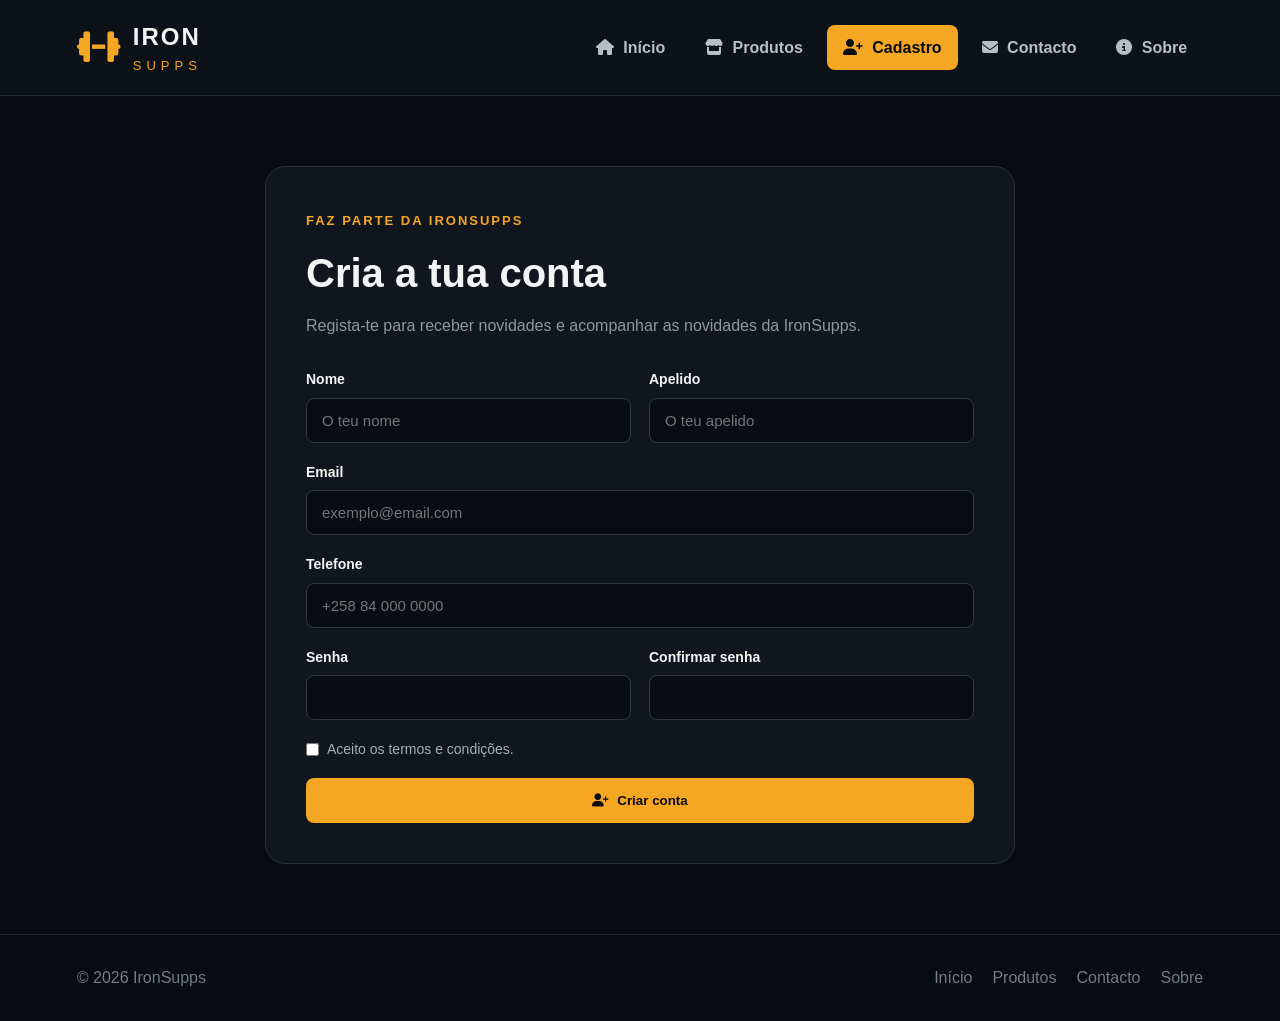
==== cadastro.html @ e513ccf4 "Add files via upload" ====
<!DOCTYPE html>
<html lang="pt">

<head>

    <meta charset="UTF-8">
    <meta name="viewport" content="width=device-width, initial-scale=1.0">

    <title>Cadastro | IronSupps</title>

    <link rel="stylesheet"
          href="https://cdnjs.cloudflare.com/ajax/libs/font-awesome/6.5.2/css/all.min.css">

    <link rel="stylesheet" href="projecto.css">

</head>

<body>


<header class="header">

    <a href="index.html" class="logo">

        <i class="fa-solid fa-dumbbell"></i>

        <div>
            <span class="logo-main">IRON</span>
            <span class="logo-sub">SUPPS</span>
        </div>

    </a>


    <nav class="navbar">

        <a href="index.html" class="nav-btn">
            <i class="fa-solid fa-house"></i>
            Início
        </a>

        <a href="produtos.html" class="nav-btn">
            <i class="fa-solid fa-store"></i>
            Produtos
        </a>

        <a href="cadastro.html" class="nav-btn active">
            <i class="fa-solid fa-user-plus"></i>
            Cadastro
        </a>

        <a href="contacto.html" class="nav-btn">
            <i class="fa-solid fa-envelope"></i>
            Contacto
        </a>

        <a href="sobre.html" class="nav-btn">
            <i class="fa-solid fa-circle-info"></i>
            Sobre
        </a>

    </nav>

</header>


<main>

    <section class="form-section">

        <div class="form-intro">

            <span class="section-label">
                FAZ PARTE DA IRONSUPPS
            </span>

            <h1>
                Cria a tua conta
            </h1>

            <p>
                Regista-te para receber novidades e acompanhar
                as novidades da IronSupps.
            </p>

        </div>


        <form class="form">

            <div class="form-row">

                <div class="input-group">

                    <label>Nome</label>

                    <input
                        type="text"
                        required
                        placeholder="O teu nome">

                </div>


                <div class="input-group">

                    <label>Apelido</label>

                    <input
                        type="text"
                        required
                        placeholder="O teu apelido">

                </div>

            </div>


            <div class="input-group">

                <label>Email</label>

                <input
                    type="email"
                    required
                    placeholder="exemplo@email.com">

            </div>


            <div class="input-group">

                <label>Telefone</label>

                <input
                    type="tel"
                    required
                    placeholder="+258 84 000 0000">

            </div>


            <div class="form-row">

                <div class="input-group">

                    <label>Senha</label>

                    <input
                        type="password"
                        required
                        minlength="6">

                </div>


                <div class="input-group">

                    <label>Confirmar senha</label>

                    <input
                        type="password"
                        required
                        minlength="6">

                </div>

            </div>


            <label class="checkbox">

                <input type="checkbox" required>

                Aceito os termos e condições.

            </label>


            <button type="submit"
                    class="btn-primary full">

                <i class="fa-solid fa-user-plus"></i>

                Criar conta

            </button>

        </form>

    </section>

</main>


<footer class="footer">

    <div>© 2026 IronSupps</div>

    <div class="footer-links">

        <a href="index .html">Início</a>
        <a href="produtos.html">Produtos</a>
        <a href="contacto.html">Contacto</a>
        <a href="sobre.html">Sobre</a>

    </div>

</footer>

</body>
</html>
---- projecto.css ----
* {
    margin: 0;
    padding: 0;
    box-sizing: border-box;
}

html {
    scroll-behavior: smooth;
}

body {
    font-family: Arial, Helvetica, sans-serif;
    background: #080b10;
    color: #f4f4f4;
    line-height: 1.6;
}

a {
    text-decoration: none;
    color: inherit;
}



.header {
    width: 100%;
    min-height: 90px;

    display: flex;
    align-items: center;
    justify-content: space-between;

    padding: 18px 6%;

    background: #0d1118;

    border-bottom: 1px solid #242a33;

    position: sticky;
    top: 0;
    z-index: 1000;
}



.logo {
    display: flex;
    align-items: center;
    gap: 12px;
}

.logo i {
    font-size: 35px;
    color: #f5a623;
}

.logo-main {
    display: block;

    font-size: 24px;
    font-weight: 900;

    letter-spacing: 2px;
}

.logo-sub {
    display: block;

    font-size: 13px;

    letter-spacing: 5px;

    color: #f5a623;
}



.navbar {
    display: flex;

    gap: 8px;
}

.nav-btn {
    padding: 10px 16px;

    border-radius: 8px;

    color: #b8bec8;

    font-weight: 600;

    transition: 0.3s;
}

.nav-btn i {
    margin-right: 5px;
}

.nav-btn:hover,
.nav-btn.active {
    background: #f5a623;

    color: #080b10;
}



main {
    width: 90%;

    max-width: 1250px;

    margin: auto;

    padding: 70px 0;
}



.hero {
    min-height: 600px;

    display: grid;

    grid-template-columns: 1fr 1fr;

    align-items: center;

    gap: 50px;

    padding: 50px;

    border-radius: 25px;

    background:
        radial-gradient(
            circle at top right,
            rgba(245, 166, 35, 0.15),
            transparent 40%
        ),
        #11161e;
}

.hero-label,
.section-label {
    color: #f5a623;

    font-size: 13px;

    font-weight: 800;

    letter-spacing: 2px;
}

.hero h1 {
    font-size: 65px;

    line-height: 1;

    margin: 20px 0;
}

.hero h1 span {
    display: block;

    color: #f5a623;
}

.hero p {
    max-width: 560px;

    color: #aeb5c0;

    font-size: 18px;

    margin-bottom: 30px;
}

.hero-buttons {
    display: flex;

    gap: 15px;

    flex-wrap: wrap;
}



.btn-primary,
.btn-secondary {
    display: inline-flex;

    align-items: center;

    justify-content: center;

    gap: 8px;

    padding: 13px 25px;

    border-radius: 8px;

    font-weight: 700;

    cursor: pointer;

    transition: 0.3s;
}

.btn-primary {
    background: #f5a623;

    color: #080b10;

    border: 2px solid #f5a623;
}

.btn-primary:hover {
    background: #ffbd4a;

    transform: translateY(-3px);
}

.btn-secondary {
    border: 2px solid #39414d;

    color: white;
}

.btn-secondary:hover {
    border-color: #f5a623;

    color: #f5a623;
}

.full {
    width: 100%;
}



.hero-image {
    width: 100%;

    height: 430px;

    display: flex;

    align-items: center;

    justify-content: center;

    background: #0a0e14;

    border: 2px dashed #3b424d;

    border-radius: 20px;

    overflow: hidden;
}

.hero-image img {
    width: 100%;

    height: 100%;

    display: block;

    object-fit: cover;

    object-position: center;

    border-radius: 18px;
}



.benefits {
    display: grid;

    grid-template-columns: repeat(4, 1fr);

    gap: 20px;

    margin: 35px 0 70px;
}

.benefit {
    display: flex;

    gap: 15px;

    align-items: center;

    padding: 22px;

    background: #11161e;

    border: 1px solid #242b35;

    border-radius: 15px;
}

.benefit i {
    font-size: 27px;

    color: #f5a623;
}

.benefit h3 {
    font-size: 16px;
}

.benefit p {
    color: #8e96a3;

    font-size: 13px;
}



.section-header {
    display: flex;

    justify-content: space-between;

    align-items: end;

    margin-bottom: 30px;
}

.section-header h2,
.page-title h1 {
    font-size: 40px;

    margin-top: 5px;
}

.view-all {
    color: #f5a623;

    font-weight: 700;
}



.product-grid {
    display: grid;

    grid-template-columns: repeat(3, 1fr);

    gap: 25px;
}

.product-card {
    background: #11161e;

    border: 1px solid #262e39;

    border-radius: 18px;

    padding: 18px;

    transition: 0.3s;
}

.product-card:hover {
    transform: translateY(-7px);

    border-color: #f5a623;

    box-shadow:
        0 15px 40px rgba(0, 0, 0, 0.35);
}



.product-image {
    width: 100%;

    height: 260px;

    background: #090d13;

    border-radius: 13px;

    margin-bottom: 18px;

    overflow: hidden;

    display: flex;

    align-items: center;

    justify-content: center;

    border: 2px dashed #363e49;
}

.product-image img {
    width: 100%;

    height: 100%;

    display: block;

    object-fit: contain;

    object-position: center;

    padding: 10px;

    transition: 0.4s;
}

.product-card:hover .product-image img {
    transform: scale(1.05);
}

.product-category {
    color: #f5a623;

    font-size: 11px;

    font-weight: 800;

    letter-spacing: 2px;
}

.product-card h3 {
    margin: 8px 0;

    font-size: 20px;
}

.product-card p {
    color: #8f97a3;

    font-size: 14px;

    margin-bottom: 15px;
}

.price {
    display: block;

    color: #f5a623;

    font-size: 23px;

    margin-bottom: 15px;
}



.page-title {
    margin-bottom: 50px;

    text-align: center;
}

.page-title p {
    color: #8e96a3;

    margin-top: 10px;
}



.form-section {
    max-width: 750px;

    margin: auto;

    background: #11161e;

    border: 1px solid #262e39;

    border-radius: 20px;

    padding: 40px;
}

.form-intro {
    margin-bottom: 30px;
}

.form-intro h1 {
    font-size: 40px;

    margin: 8px 0;
}

.form-intro p {
    color: #8e96a3;
}

.form {
    display: flex;

    flex-direction: column;

    gap: 18px;
}

.form-row {
    display: grid;

    grid-template-columns: 1fr 1fr;

    gap: 18px;
}

.input-group {
    display: flex;

    flex-direction: column;

    gap: 7px;
}

.input-group label {
    font-weight: 700;

    font-size: 14px;
}

.input-group input,
.input-group select,
.input-group textarea {
    width: 100%;

    padding: 13px 15px;

    background: #090d13;

    color: white;

    border: 1px solid #303844;

    border-radius: 8px;

    outline: none;

    font-size: 15px;
}

.input-group input:focus,
.input-group select:focus,
.input-group textarea:focus {
    border-color: #f5a623;
}

.input-group textarea {
    min-height: 150px;

    resize: vertical;
}

.checkbox {
    display: flex;

    align-items: center;

    gap: 8px;

    color: #a5acb7;

    font-size: 14px;
}



.contact-layout {
    display: grid;

    grid-template-columns: 1.5fr 1fr;

    gap: 35px;

    align-items: start;
}

.contact-cards {
    display: grid;

    gap: 18px;
}

.contact-card {
    background: #11161e;

    border: 1px solid #262e39;

    border-radius: 15px;

    padding: 25px;

    text-align: center;

    transition: 0.3s;
}

.contact-card:hover {
    border-color: #f5a623;

    transform: translateY(-4px);
}

.contact-card i {
    font-size: 30px;

    color: #f5a623;

    margin-bottom: 10px;
}

.contact-card p {
    color: #8e96a3;
}



.about {
    display: grid;

    grid-template-columns: 1fr 1fr;

    gap: 60px;

    align-items: center;

    margin-bottom: 80px;
}

.about h1 {
    font-size: 45px;

    line-height: 1.1;

    margin: 15px 0 25px;
}

.about h1 span {
    color: #f5a623;
}

.about p {
    color: #9da5b1;

    margin-bottom: 18px;

    font-size: 16px;
}



.values {
    display: grid;

    grid-template-columns: 1fr 1fr;

    gap: 18px;
}

.values > div {
    background: #11161e;

    border: 1px solid #262e39;

    border-radius: 15px;

    padding: 25px;

    transition: 0.3s;
}

.values > div:hover {
    transform: translateY(-5px);

    border-color: #f5a623;

    box-shadow:
        0 10px 30px rgba(0, 0, 0, 0.30);
}

.values i {
    font-size: 25px;

    color: #f5a623;

    margin-bottom: 10px;
}

.values h3 {
    margin-bottom: 5px;

    font-size: 18px;
}

.values p {
    font-size: 14px;

    margin-top: 5px;

    margin-bottom: 0;
}



.project-content {
    margin-top: 80px;
}



.project-content-header {
    text-align: center;

    margin-bottom: 40px;
}

.project-content-header h2 {
    font-size: 40px;

    margin-top: 8px;
}

.project-content-header p {
    max-width: 650px;

    margin: 12px auto 0;

    color: #8e96a3;
}



.content-grid {
    display: grid;

    grid-template-columns: repeat(3, 1fr);

    gap: 25px;
}



.content-card {
    min-height: 320px;

    background: #11161e;

    border: 1px solid #262e39;

    border-radius: 18px;

    padding: 25px;

    text-align: center;

    transition: 0.3s;

    display: flex;

    flex-direction: column;

    align-items: center;
}

.content-card:hover {
    transform: translateY(-6px);

    border-color: #f5a623;

    box-shadow:
        0 15px 40px rgba(0, 0, 0, 0.35);
}



.content-card > i {
    font-size: 35px;

    color: #f5a623;

    margin-bottom: 15px;
}

.content-card h3 {
    font-size: 21px;

    margin-bottom: 10px;
}

.content-card p {
    color: #8e96a3;

    font-size: 14px;

    margin-bottom: 20px;
}


.project-video {
    width: 85%;
    max-height: 220px;

    border-radius: 12px;

    background: #090d13;

    border: 1px solid #303844;

    margin: 15px auto 0;

    object-fit: contain;
}


.content-card audio {
    width: 100%;

    margin-top: auto;
}



.content-button {
    display: inline-flex;

    align-items: center;

    justify-content: center;

    gap: 8px;

    padding: 12px 20px;

    margin-top: auto;

    background: #f5a623;

    color: #080b10;

    border: 2px solid #f5a623;

    border-radius: 8px;

    font-weight: 700;

    transition: 0.3s;
}

.content-button:hover {
    background: #ffbd4a;

    border-color: #ffbd4a;

    transform: translateY(-3px);
}



.author {
    display: grid;

    grid-template-columns: 320px 1fr;

    gap: 50px;

    align-items: center;

    margin-top: 80px;

    padding: 40px;

    background: #11161e;

    border: 1px solid #262e39;

    border-radius: 20px;

    position: relative;
}



.author-image {
    width: 300px;

    height: 350px;

    background: #090d13;

    border: 2px solid #303844;

    border-radius: 18px;

    overflow: hidden;

    display: flex;

    align-items: center;

    justify-content: center;

    box-shadow:
        0 15px 35px rgba(0, 0, 0, 0.35);
}

.author-image img {
    width: 100%;

    height: 100%;

    object-fit: cover;

    object-position: center;

    transition: 0.4s;
}

.author-image:hover img {
    transform: scale(1.04);
}



.author-info {
    display: flex;

    flex-direction: column;

    justify-content: center;
}

.author-info .section-label {
    margin-bottom: 8px;
}

.author-info h2 {
    font-size: 40px;

    line-height: 1.1;

    margin: 10px 0 20px;
}

.author-info h2 span {
    color: #f5a623;
}

.author-info p {
    color: #9da5b1;

    font-size: 16px;

    line-height: 1.9;

    margin-bottom: 15px;
}



.author-music {
    grid-column: 1 / -1;

    margin-top: 30px;

    padding-top: 30px;

    border-top: 1px solid #262e39;

    text-align: center;
}

.author-music h2 {
    font-size: 28px;

    margin-bottom: 8px;
}

.author-music h2 span {
    color: #f5a623;
}

.author-music p {
    color: #8e96a3;

    font-size: 14px;

    margin-bottom: 18px;
}

.author-music audio {
    width: 100%;

    max-width: 600px;
}



.footer {
    display: flex;

    justify-content: space-between;

    align-items: center;

    padding: 30px 6%;

    border-top: 1px solid #242a33;

    color: #737c89;
}

.footer-links {
    display: flex;

    gap: 20px;
}

.footer-links a {
    transition: 0.3s;
}

.footer-links a:hover {
    color: #f5a623;
}



@media (max-width: 950px) {


    .header {
        flex-direction: column;

        gap: 20px;
    }



    .hero {
        grid-template-columns: 1fr;

        padding: 30px;
    }

    .hero h1 {
        font-size: 48px;
    }



    .benefits {
        grid-template-columns: 1fr 1fr;
    }



    .product-grid {
        grid-template-columns: 1fr 1fr;
    }



    .about {
        grid-template-columns: 1fr;
    }



    .contact-layout {
        grid-template-columns: 1fr;
    }



    .content-grid {
        grid-template-columns: 1fr;
    }


    .content-card {
        min-height: auto;
    }



    .author {
        grid-template-columns: 1fr;

        text-align: center;

        justify-items: center;
    }

    .author-info {
        align-items: center;
    }

    .author-music {
        width: 100%;
    }
}



@media (max-width: 650px) {


    main {
        width: 94%;

        padding: 40px 0;
    }



    .navbar {
        flex-wrap: wrap;

        justify-content: center;
    }

    .nav-btn {
        padding: 8px 10px;

        font-size: 13px;
    }



    .hero {
        padding: 22px;
    }

    .hero h1 {
        font-size: 38px;
    }

    .hero-image {
        height: 300px;
    }



    .benefits {
        grid-template-columns: 1fr;
    }



    .product-grid {
        grid-template-columns: 1fr;
    }



    .form-row {
        grid-template-columns: 1fr;
    }

    .form-section {
        padding: 25px;
    }



    .values {
        grid-template-columns: 1fr;
    }



    .section-header {
        flex-direction: column;

        align-items: start;

        gap: 15px;
    }



    .about {
        gap: 35px;
    }

    .about h1 {
        font-size: 36px;
    }



    .project-content {
        margin-top: 50px;
    }

    .project-content-header {
        margin-bottom: 30px;
    }

    .project-content-header h2 {
        font-size: 32px;
    }

    .content-card {
        padding: 20px;
    }

    .project-video {
        max-height: 250px;
    }



    .author {
        margin-top: 50px;

        padding: 25px;
    }

    .author-image {
        width: 240px;

        height: 300px;
    }

    .author-info h2 {
        font-size: 32px;
    }



    .author-music h2 {
        font-size: 24px;
    }



    .footer {
        flex-direction: column;

        gap: 15px;

        text-align: center;
    }

    .footer-links {
        flex-wrap: wrap;

        justify-content: center;
    }
}
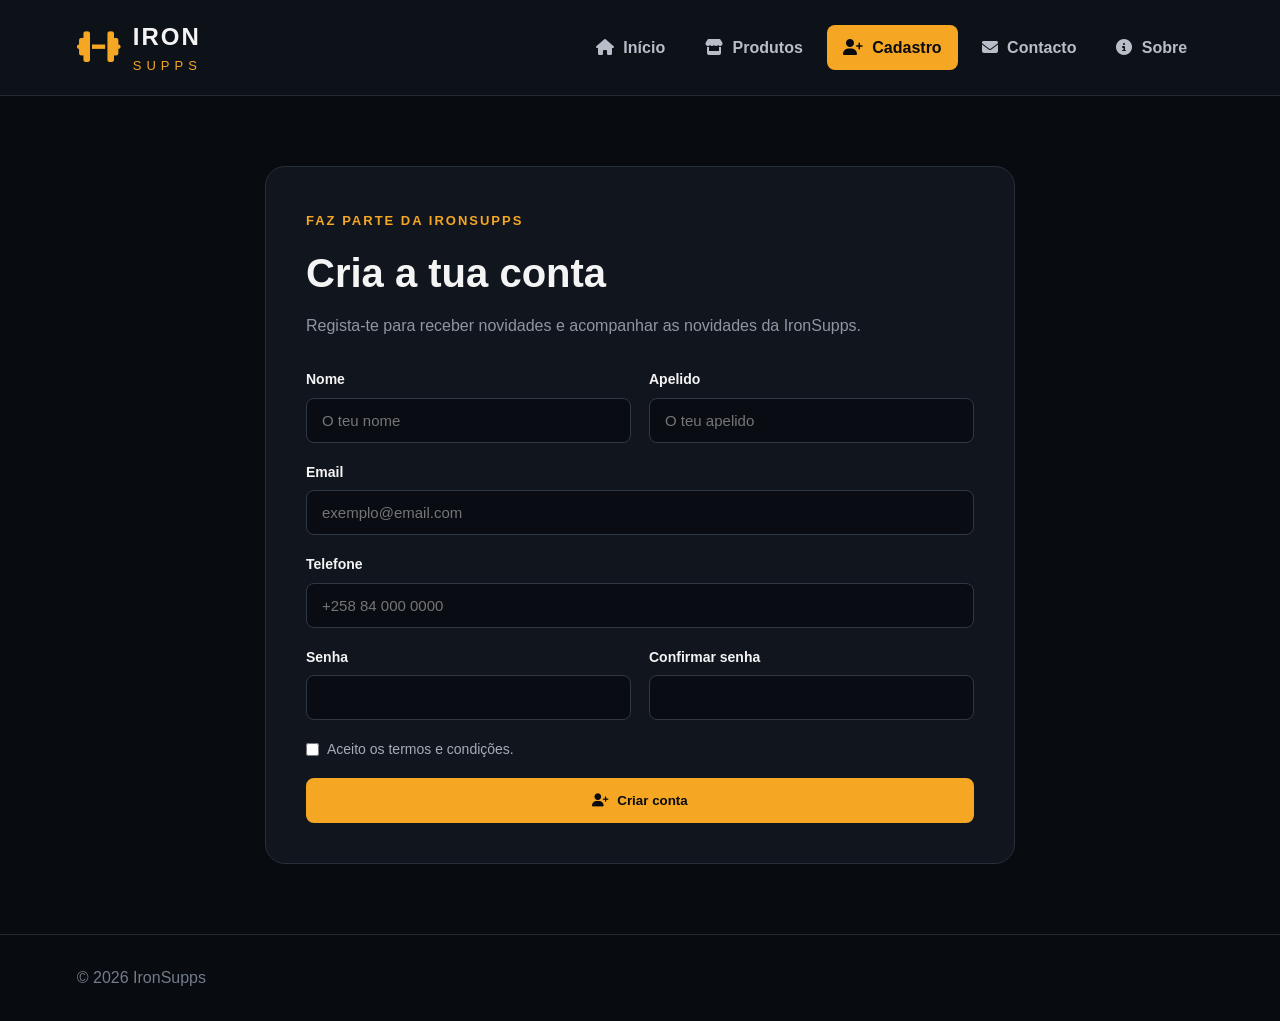
==== commit db32d98d: "Update cadastro.html" ====
--- a/cadastro.html
+++ b/cadastro.html
@@ -197,16 +197,7 @@
 
     <div>© 2026 IronSupps</div>
 
-    <div class="footer-links">
-
-        <a href="index .html">Início</a>
-        <a href="produtos.html">Produtos</a>
-        <a href="contacto.html">Contacto</a>
-        <a href="sobre.html">Sobre</a>
-
-    </div>
-
 </footer>
 
 </body>
-</html>+</html>
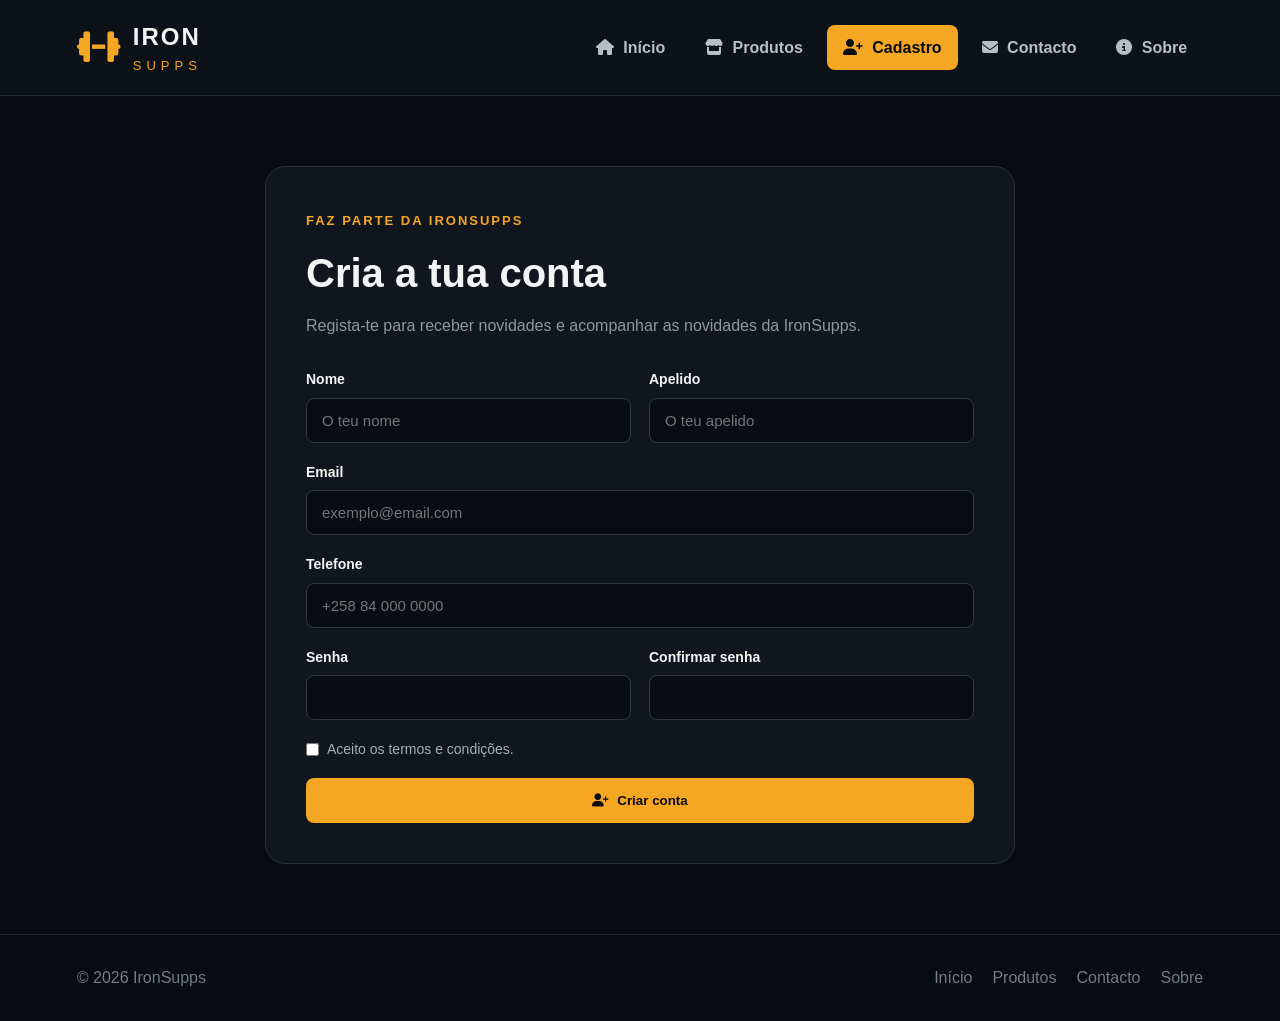
==== commit 2db81314: "Add files via upload" ====
--- a/cadastro.html
+++ b/cadastro.html
@@ -197,7 +197,16 @@
 
     <div>© 2026 IronSupps</div>
 
+    <div class="footer-links">
+
+        <a href="index .html">Início</a>
+        <a href="produtos.html">Produtos</a>
+        <a href="contacto.html">Contacto</a>
+        <a href="sobre.html">Sobre</a>
+
+    </div>
+
 </footer>
 
 </body>
-</html>
+</html>
